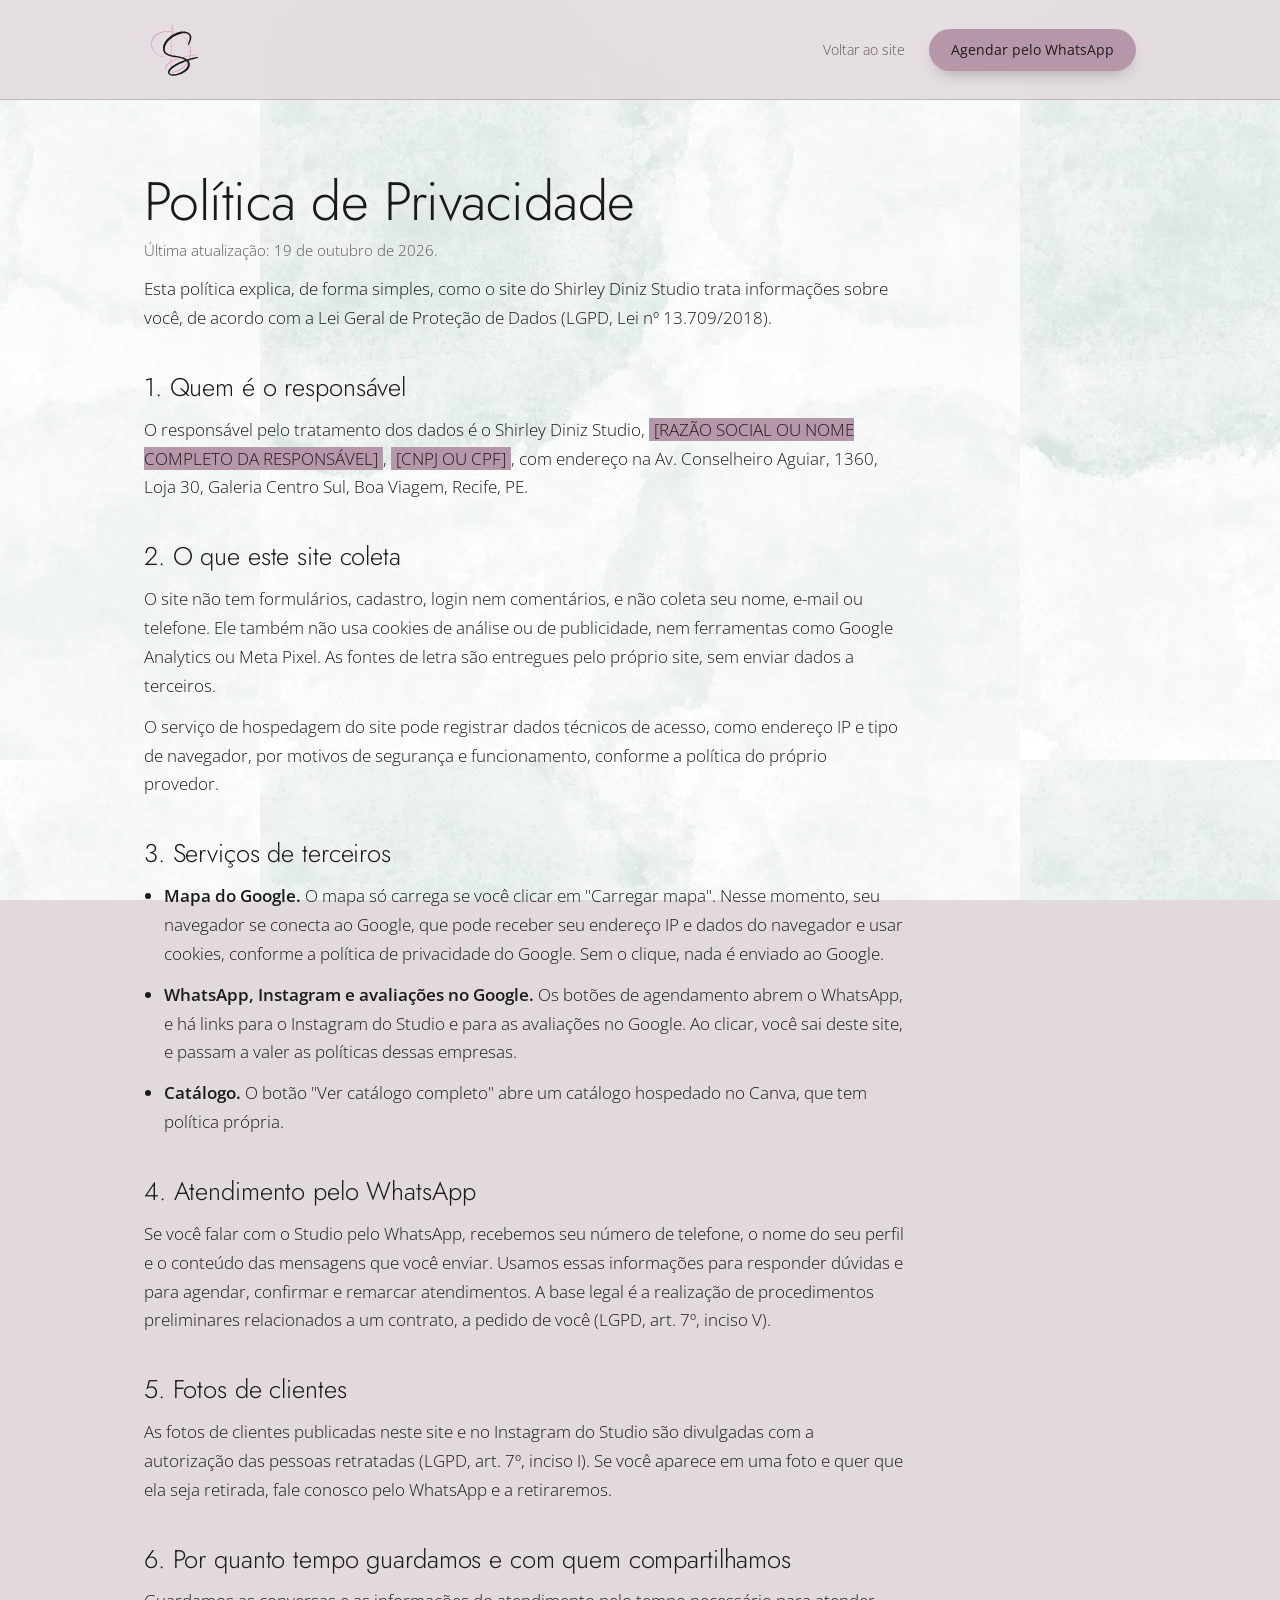
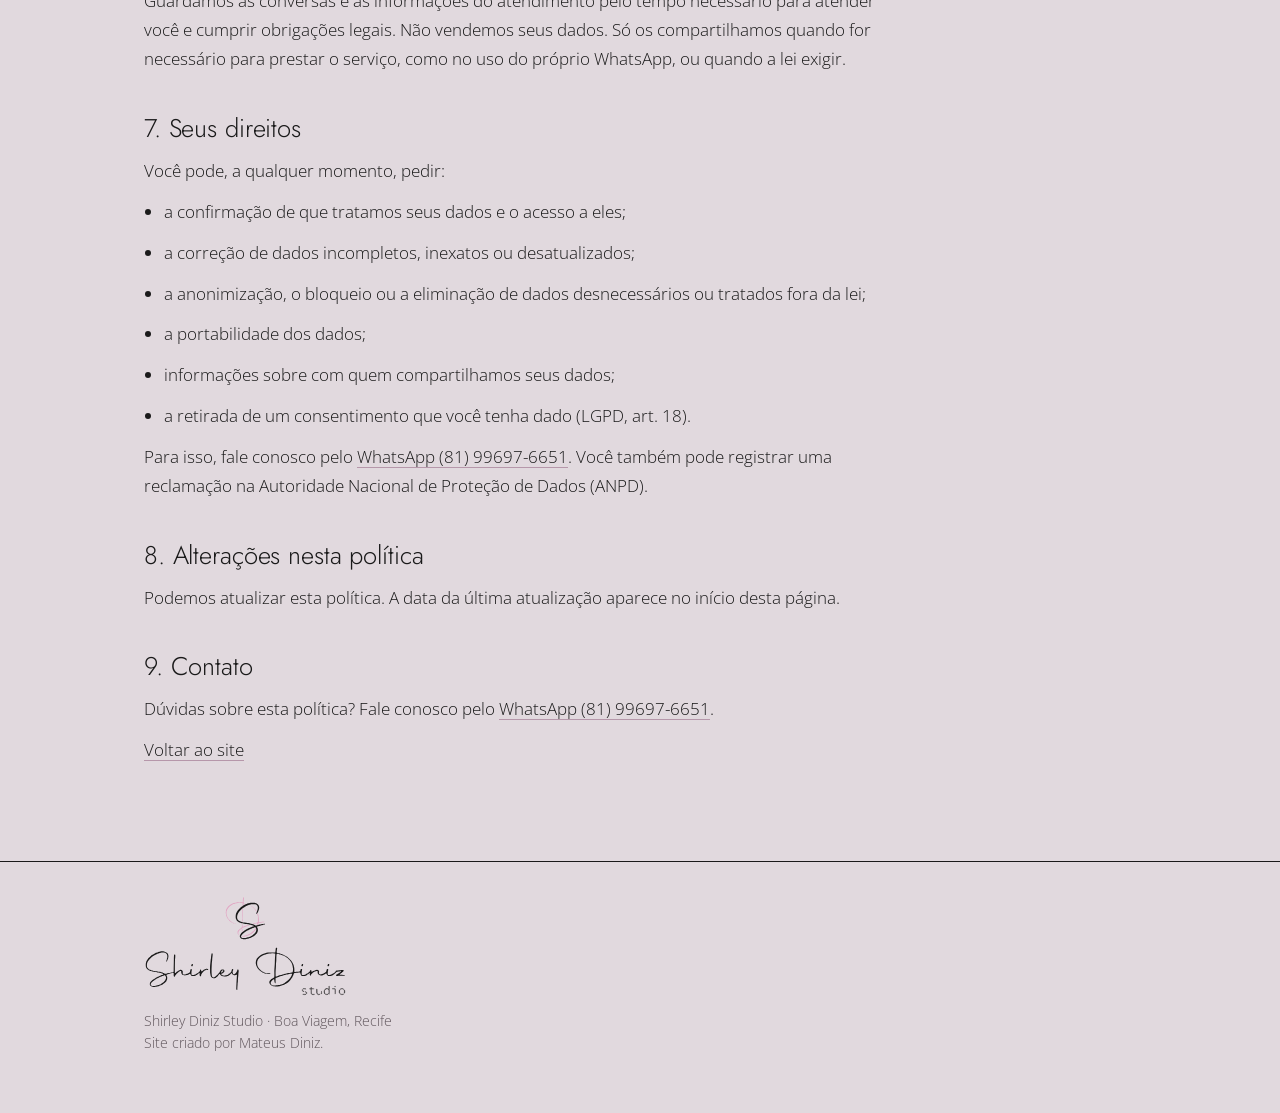
==== privacidade.html @ fb7e2ed0 "Adiciona politica de privacidade e FAQ, juntamente com seção de perguntas frequentes" ====
<!DOCTYPE html>
<html lang="pt-BR">
<head>
  <meta charset="utf-8">
  <meta name="color-scheme" content="light only">
  <meta name="viewport" content="width=device-width, initial-scale=1, viewport-fit=cover">
  <meta name="theme-color" content="#e1d9de">
  <link rel="icon" href="assets/icons/favicon.ico" sizes="48x48">
  <link rel="icon" type="image/svg+xml" href="assets/icons/monograma.svg">
  <link rel="icon" type="image/png" sizes="32x32" href="assets/icons/favicon-32.png">
  <link rel="apple-touch-icon" href="assets/icons/apple-touch-icon.png">
  <link rel="preload" href="assets/fonts/open-sans-latin-300-normal.woff2" as="font" type="font/woff2" crossorigin>
  <link rel="preload" href="assets/fonts/jost-latin-300-normal.woff2" as="font" type="font/woff2" crossorigin>
  <link rel="stylesheet" href="css/style.css">
  <title>Política de Privacidade | Shirley Diniz Studio</title>
  <meta name="description" content="Como o site do Shirley Diniz Studio trata dados pessoais, de acordo com a LGPD.">
  <link rel="canonical" href="https://SEU-DOMINIO.com.br/privacidade.html">
</head>
<body>
  <a class="skip-link" href="#inicio">Pular para o conteúdo</a>
  <div class="wrap">
    <header>
      <a class="brand-mark" href="index.html" aria-label="Shirley Diniz Studio — voltar ao início">
        <img src="assets/icons/monograma.svg" alt="Monograma Shirley Diniz Studio" width="115" height="121" decoding="async">
      </a>
      <nav aria-label="Principal">
        <a href="index.html">Voltar ao site</a>
      </nav>
      <a class="btn btn-pill" href="https://wa.me/5581996976651?text=Ol%C3%A1%21%20Gostaria%20de%20agendar%20um%20hor%C3%A1rio%20no%20Shirley%20Diniz%20Studio." target="_blank" rel="noopener noreferrer" aria-label="Agendar pelo WhatsApp (abre em nova aba)">Agendar<span class="btn-more">pelo WhatsApp</span></a>
    </header>
    <main id="inicio" tabindex="-1">
      <article class="policy">
        <h1 class="section-title">Política de Privacidade</h1>
        <p class="updated">Última atualização: 19 de outubro de 2026.</p>
        <p>Esta política explica, de forma simples, como o site do Shirley Diniz Studio trata informações sobre você, de acordo com a Lei Geral de Proteção de Dados (LGPD, Lei nº 13.709/2018).</p>

        <h2>1. Quem é o responsável</h2>
        <p>O responsável pelo tratamento dos dados é o Shirley Diniz Studio, <span class="fill">[RAZÃO SOCIAL OU NOME COMPLETO DA RESPONSÁVEL]</span>, <span class="fill">[CNPJ OU CPF]</span>, com endereço na Av. Conselheiro Aguiar, 1360, Loja 30, Galeria Centro Sul, Boa Viagem, Recife, PE.</p>

        <h2>2. O que este site coleta</h2>
        <p>O site não tem formulários, cadastro, login nem comentários, e não coleta seu nome, e-mail ou telefone. Ele também não usa cookies de análise ou de publicidade, nem ferramentas como Google Analytics ou Meta Pixel. As fontes de letra são entregues pelo próprio site, sem enviar dados a terceiros.</p>
        <p>O serviço de hospedagem do site pode registrar dados técnicos de acesso, como endereço IP e tipo de navegador, por motivos de segurança e funcionamento, conforme a política do próprio provedor.</p>

        <h2>3. Serviços de terceiros</h2>
        <ul>
          <li><strong>Mapa do Google.</strong> O mapa só carrega se você clicar em "Carregar mapa". Nesse momento, seu navegador se conecta ao Google, que pode receber seu endereço IP e dados do navegador e usar cookies, conforme a política de privacidade do Google. Sem o clique, nada é enviado ao Google.</li>
          <li><strong>WhatsApp, Instagram e avaliações no Google.</strong> Os botões de agendamento abrem o WhatsApp, e há links para o Instagram do Studio e para as avaliações no Google. Ao clicar, você sai deste site, e passam a valer as políticas dessas empresas.</li>
          <li><strong>Catálogo.</strong> O botão "Ver catálogo completo" abre um catálogo hospedado no Canva, que tem política própria.</li>
        </ul>

        <h2>4. Atendimento pelo WhatsApp</h2>
        <p>Se você falar com o Studio pelo WhatsApp, recebemos seu número de telefone, o nome do seu perfil e o conteúdo das mensagens que você enviar. Usamos essas informações para responder dúvidas e para agendar, confirmar e remarcar atendimentos. A base legal é a realização de procedimentos preliminares relacionados a um contrato, a pedido de você (LGPD, art. 7º, inciso V).</p>

        <h2>5. Fotos de clientes</h2>
        <p>As fotos de clientes publicadas neste site e no Instagram do Studio são divulgadas com a autorização das pessoas retratadas (LGPD, art. 7º, inciso I). Se você aparece em uma foto e quer que ela seja retirada, fale conosco pelo WhatsApp e a retiraremos.</p>

        <h2>6. Por quanto tempo guardamos e com quem compartilhamos</h2>
        <p>Guardamos as conversas e as informações do atendimento pelo tempo necessário para atender você e cumprir obrigações legais. Não vendemos seus dados. Só os compartilhamos quando for necessário para prestar o serviço, como no uso do próprio WhatsApp, ou quando a lei exigir.</p>

        <h2>7. Seus direitos</h2>
        <p>Você pode, a qualquer momento, pedir:</p>
        <ul>
          <li>a confirmação de que tratamos seus dados e o acesso a eles;</li>
          <li>a correção de dados incompletos, inexatos ou desatualizados;</li>
          <li>a anonimização, o bloqueio ou a eliminação de dados desnecessários ou tratados fora da lei;</li>
          <li>a portabilidade dos dados;</li>
          <li>informações sobre com quem compartilhamos seus dados;</li>
          <li>a retirada de um consentimento que você tenha dado (LGPD, art. 18).</li>
        </ul>
        <p>Para isso, fale conosco pelo <a href="https://wa.me/5581996976651" target="_blank" rel="noopener noreferrer">WhatsApp (81) 99697-6651<span class="visually-hidden"> (abre em nova aba)</span></a>. Você também pode registrar uma reclamação na Autoridade Nacional de Proteção de Dados (ANPD).</p>

        <h2>8. Alterações nesta política</h2>
        <p>Podemos atualizar esta política. A data da última atualização aparece no início desta página.</p>

        <h2>9. Contato</h2>
        <p>Dúvidas sobre esta política? Fale conosco pelo <a href="https://wa.me/5581996976651" target="_blank" rel="noopener noreferrer">WhatsApp (81) 99697-6651<span class="visually-hidden"> (abre em nova aba)</span></a>.</p>
        <p><a href="index.html">Voltar ao site</a></p>
      </article>
    </main>
  </div>

  <footer>
    <div class="wrap">
      <img class="footer-logo" src="assets/icons/logo-shirley-diniz-studio.svg" alt="Shirley Diniz Studio" width="548" height="271" loading="lazy" decoding="async">
      <p class="footer-meta">Shirley Diniz Studio · Boa Viagem, Recife</p>
      <p class="footer-meta">Site criado por Mateus Diniz.</p>
    </div>
  </footer>
</body>
</html>
---- css/style.css ----
/* ===== Fontes auto-hospedadas (OFL) ===== */
@font-face { font-family: "Open Sans"; font-style: normal; font-weight: 300; font-display: swap; src: url("../assets/fonts/open-sans-latin-300-normal.woff2") format("woff2"); unicode-range: U+0000-00FF,U+0131,U+0152-0153,U+02BB-02BC,U+02C6,U+02DA,U+02DC,U+0304,U+0308,U+0329,U+2000-206F,U+20AC,U+2122,U+2191,U+2193,U+2212,U+2215,U+FEFF,U+FFFD; }
@font-face { font-family: "Open Sans"; font-style: normal; font-weight: 300; font-display: swap; src: url("../assets/fonts/open-sans-latin-ext-300-normal.woff2") format("woff2"); unicode-range: U+0100-02BA,U+02BD-02C5,U+02C7-02CC,U+02CE-02D7,U+02DD-02FF,U+0304,U+0308,U+0329,U+1D00-1DBF,U+1E00-1E9F,U+1EF2-1EFF,U+2020,U+20A0-20AB,U+20AD-20C0,U+2113,U+2C60-2C7F,U+A720-A7FF; }
@font-face { font-family: "Open Sans"; font-style: normal; font-weight: 400; font-display: swap; src: url("../assets/fonts/open-sans-latin-400-normal.woff2") format("woff2"); unicode-range: U+0000-00FF,U+0131,U+0152-0153,U+02BB-02BC,U+02C6,U+02DA,U+02DC,U+0304,U+0308,U+0329,U+2000-206F,U+20AC,U+2122,U+2191,U+2193,U+2212,U+2215,U+FEFF,U+FFFD; }
@font-face { font-family: "Open Sans"; font-style: normal; font-weight: 400; font-display: swap; src: url("../assets/fonts/open-sans-latin-ext-400-normal.woff2") format("woff2"); unicode-range: U+0100-02BA,U+02BD-02C5,U+02C7-02CC,U+02CE-02D7,U+02DD-02FF,U+0304,U+0308,U+0329,U+1D00-1DBF,U+1E00-1E9F,U+1EF2-1EFF,U+2020,U+20A0-20AB,U+20AD-20C0,U+2113,U+2C60-2C7F,U+A720-A7FF; }
@font-face { font-family: "Open Sans"; font-style: normal; font-weight: 600; font-display: swap; src: url("../assets/fonts/open-sans-latin-600-normal.woff2") format("woff2"); unicode-range: U+0000-00FF,U+0131,U+0152-0153,U+02BB-02BC,U+02C6,U+02DA,U+02DC,U+0304,U+0308,U+0329,U+2000-206F,U+20AC,U+2122,U+2191,U+2193,U+2212,U+2215,U+FEFF,U+FFFD; }
@font-face { font-family: "Open Sans"; font-style: normal; font-weight: 600; font-display: swap; src: url("../assets/fonts/open-sans-latin-ext-600-normal.woff2") format("woff2"); unicode-range: U+0100-02BA,U+02BD-02C5,U+02C7-02CC,U+02CE-02D7,U+02DD-02FF,U+0304,U+0308,U+0329,U+1D00-1DBF,U+1E00-1E9F,U+1EF2-1EFF,U+2020,U+20A0-20AB,U+20AD-20C0,U+2113,U+2C60-2C7F,U+A720-A7FF; }
@font-face { font-family: "Jost"; font-style: normal; font-weight: 300; font-display: swap; src: url("../assets/fonts/jost-latin-300-normal.woff2") format("woff2"); unicode-range: U+0000-00FF,U+0131,U+0152-0153,U+02BB-02BC,U+02C6,U+02DA,U+02DC,U+0304,U+0308,U+0329,U+2000-206F,U+20AC,U+2122,U+2191,U+2193,U+2212,U+2215,U+FEFF,U+FFFD; }
@font-face { font-family: "Jost"; font-style: normal; font-weight: 300; font-display: swap; src: url("../assets/fonts/jost-latin-ext-300-normal.woff2") format("woff2"); unicode-range: U+0100-02BA,U+02BD-02C5,U+02C7-02CC,U+02CE-02D7,U+02DD-02FF,U+0304,U+0308,U+0329,U+1D00-1DBF,U+1E00-1E9F,U+1EF2-1EFF,U+2020,U+20A0-20AB,U+20AD-20C0,U+2113,U+2C60-2C7F,U+A720-A7FF; }
@font-face { font-family: "Jost"; font-style: normal; font-weight: 400; font-display: swap; src: url("../assets/fonts/jost-latin-400-normal.woff2") format("woff2"); unicode-range: U+0000-00FF,U+0131,U+0152-0153,U+02BB-02BC,U+02C6,U+02DA,U+02DC,U+0304,U+0308,U+0329,U+2000-206F,U+20AC,U+2122,U+2191,U+2193,U+2212,U+2215,U+FEFF,U+FFFD; }
@font-face { font-family: "Jost"; font-style: normal; font-weight: 400; font-display: swap; src: url("../assets/fonts/jost-latin-ext-400-normal.woff2") format("woff2"); unicode-range: U+0100-02BA,U+02BD-02C5,U+02C7-02CC,U+02CE-02D7,U+02DD-02FF,U+0304,U+0308,U+0329,U+1D00-1DBF,U+1E00-1E9F,U+1EF2-1EFF,U+2020,U+20A0-20AB,U+20AD-20C0,U+2113,U+2C60-2C7F,U+A720-A7FF; }
@font-face { font-family: "Cormorant Garamond"; font-style: italic; font-weight: 400; font-display: swap; src: url("../assets/fonts/cormorant-garamond-latin-400-italic.woff2") format("woff2"); unicode-range: U+0000-00FF,U+0131,U+0152-0153,U+02BB-02BC,U+02C6,U+02DA,U+02DC,U+0304,U+0308,U+0329,U+2000-206F,U+20AC,U+2122,U+2191,U+2193,U+2212,U+2215,U+FEFF,U+FFFD; }
@font-face { font-family: "Cormorant Garamond"; font-style: italic; font-weight: 400; font-display: swap; src: url("../assets/fonts/cormorant-garamond-latin-ext-400-italic.woff2") format("woff2"); unicode-range: U+0100-02BA,U+02BD-02C5,U+02C7-02CC,U+02CE-02D7,U+02DD-02FF,U+0304,U+0308,U+0329,U+1D00-1DBF,U+1E00-1E9F,U+1EF2-1EFF,U+2020,U+20A0-20AB,U+20AD-20C0,U+2113,U+2C60-2C7F,U+A720-A7FF; }
@font-face { font-family: "Cormorant Garamond"; font-style: italic; font-weight: 500; font-display: swap; src: url("../assets/fonts/cormorant-garamond-latin-500-italic.woff2") format("woff2"); unicode-range: U+0000-00FF,U+0131,U+0152-0153,U+02BB-02BC,U+02C6,U+02DA,U+02DC,U+0304,U+0308,U+0329,U+2000-206F,U+20AC,U+2122,U+2191,U+2193,U+2212,U+2215,U+FEFF,U+FFFD; }
@font-face { font-family: "Cormorant Garamond"; font-style: italic; font-weight: 500; font-display: swap; src: url("../assets/fonts/cormorant-garamond-latin-ext-500-italic.woff2") format("woff2"); unicode-range: U+0100-02BA,U+02BD-02C5,U+02C7-02CC,U+02CE-02D7,U+02DD-02FF,U+0304,U+0308,U+0329,U+1D00-1DBF,U+1E00-1E9F,U+1EF2-1EFF,U+2020,U+20A0-20AB,U+20AD-20C0,U+2113,U+2C60-2C7F,U+A720-A7FF; }

:root {
  color-scheme: light;
  --bg: #e1d9de;
  --panel: #ece5e9;
  --ink: #1a1a1a;
  --muted: #5f555b;
  --bar: #b697aa;
  --bar-ink: #1f1a1d;
  --line: #1a1a1a;
  --tex: url(../assets/images/textura-fundo.webp);
}

*, *::before, *::after { box-sizing: border-box; }
html { scroll-behavior: smooth; scroll-padding-top: 20px; }
body {
  min-width: 320px;
  margin: 0;
  background-color: var(--bg);
  background-image: var(--tex);
  background-position: center top;
  background-size: 760px auto;
  background-attachment: fixed;
  color: var(--ink);
  font: 300 1.0625rem/1.6 "Open Sans", system-ui, sans-serif;
  overflow-x: hidden;
}
img { max-width: 100%; }
a { color: inherit; }
a:focus-visible, button:focus-visible { outline: 2px solid var(--ink); outline-offset: 4px; }

.wrap { width: min(1040px, 100%); margin: 0 auto; padding: 0 24px; }

header {
  display: flex;
  align-items: center;
  justify-content: space-between;
  gap: 24px;
  padding: 18px 0;
  border-bottom: 1px solid rgba(26,26,26,.18);
}
.brand-mark { display: inline-flex; align-items: center; text-decoration: none; padding: 5px; }
.brand-mark img { width: auto; height: 54px; display: block; }

nav { display: flex; flex-wrap: wrap; justify-content: flex-end; gap: 10px 24px; font-size: 0.875rem; }
nav a { text-decoration: none; color: var(--muted); }
nav a:hover { color: var(--ink); }

.hero {
  display: grid;
  grid-template-columns: minmax(0, 1fr) 360px;
  gap: 48px;
  align-items: center;
  padding: 54px 0 76px;
}
.hero-copy { display: flex; flex-direction: column; align-items: flex-start; gap: 20px; }
.hero-logo { width: min(100%, 460px); height: auto; display: block; }
.hero-tag {
  max-width: 24ch;
  margin: 0;
  font: italic 500 clamp(1.5rem, 3vw, 1.9375rem)/1.28 "Cormorant Garamond", serif;
}
.hero-tag strong { font-weight: 500; letter-spacing: .02em; }
.hero-intro { max-width: 48ch; margin: 0; color: var(--muted); font-size: 0.9375rem; }

.btns { display: flex; flex-wrap: wrap; gap: 12px; }
.btn {
  min-height: 48px;
  display: inline-flex;
  align-items: center;
  justify-content: center;
  padding: 12px 22px;
  background: var(--bar);
  color: var(--bar-ink);
  text-decoration: none;
  font-weight: 400;
  transition: transform .18s ease, background-color .18s ease;
}
.btn:hover { transform: translateY(-1px); background: #aa899d; }
.btn.alt { background: transparent; border: 1px solid var(--bar); color: var(--ink); }
.btn.alt:hover { background: rgba(182,151,170,.17); }


main { display: block; }
section { padding: 68px 0; border-top: 1px solid var(--line); }
.section-title {
  margin: 0 0 8px;
  font: 300 clamp(2.25rem, 5vw, 3.375rem)/1.05 "Open Sans", system-ui, sans-serif;
  letter-spacing: -.02em;
}
.sub { max-width: 60ch; margin: 0 0 34px; color: var(--muted); }

.quotes { display: grid; grid-template-columns: repeat(3, minmax(0, 1fr)); gap: 18px; }
blockquote {
  min-height: 190px;
  display: flex;
  flex-direction: column;
  justify-content: space-between;
  margin: 0;
  padding: 24px;
  background: var(--panel);
  font: italic 500 1.375rem/1.4 "Cormorant Garamond", serif;
}
blockquote cite { display: block; margin-top: 18px; color: var(--muted); font: 300 0.8125rem/1.4 "Open Sans", sans-serif; font-style: normal; }

.visit { display: grid; grid-template-columns: minmax(0, 1fr) minmax(0, 1fr); gap: 44px; align-items: stretch; }
.info { margin: 0; }
.info-block + .info-block { margin-top: 18px; }
.info dt { margin-bottom: 3px; font-weight: 600; }
.info dd { margin: 0; color: var(--muted); }
.info-cta { margin: 26px 0 0; }
.map {
  min-height: 300px;
  display: flex;
  flex-direction: column;
  align-items: center;
  justify-content: center;
  gap: 6px;
  padding: 24px;
  background: var(--panel);
  border: 1px dashed var(--bar);
  text-align: center;
  color: var(--muted);
}
.map strong { color: var(--ink); font-size: 0.9375rem; font-weight: 600; }
.map small { font-size: 0.8125rem; }

footer { padding: 34px 0 58px; border-top: 1px solid var(--line); color: var(--muted); font-size: 0.875rem; }
.footer-logo { width: auto; height: 100px; display: block; margin-bottom: 14px; }
.footer-meta { margin: 0; }

.fab {
  position: fixed;
  right: 20px;
  bottom: calc(20px + env(safe-area-inset-bottom, 0px));
  z-index: 20;
  min-height: 48px;
  display: inline-flex;
  align-items: center;
  justify-content: center;
  padding: 12px 20px;
  background: var(--bar);
  color: var(--bar-ink);
  text-decoration: none;
  box-shadow: 0 6px 18px rgba(0,0,0,.18);
}

@media (max-width: 900px) {
  .hero { grid-template-columns: minmax(0, 1fr) 290px; gap: 34px; }
  .visit { gap: 30px; }
}

@media (max-width: 760px) {
  .wrap { padding: 0 18px; }
  .hero { grid-template-columns: 1fr; gap: 32px; padding: 40px 0 56px; }
  .hero-logo { width: min(100%, 420px); }
  .hero-tag { max-width: 26ch; }
  .hero-intro { max-width: 56ch; }
  section { padding: 54px 0; }
  .quotes, .visit { grid-template-columns: 1fr; }
  .quotes { gap: 14px; }
  blockquote { min-height: 160px; }
  .map { min-height: 220px; }
  .btns { width: 100%; }
  .btns .btn { flex: 1 1 100%; }
  .fab { right: 14px; bottom: calc(14px + env(safe-area-inset-bottom, 0px)); padding-inline: 18px; }
}

@media (max-width: 460px) {
  body { font-size: 1rem; }
  .brand-mark img { height: 48px; }
  .hero-tag { font-size: 1.5rem; }
  .footer-logo { height: 88px; }
}

@media (prefers-reduced-motion: reduce) {
  html { scroll-behavior: auto; }
  .btn { transition: none; }
}


.ig-layout { display: grid; grid-template-columns: minmax(0, 1.25fr) minmax(0, 1fr); gap: 44px; align-items: start; }
.ig-carousel { width: 100%; }
.ig-text p { margin: 0 0 18px; }
.ig-text p:last-child { margin-bottom: 0; }
@media (max-width: 760px) { .ig-layout { grid-template-columns: 1fr; gap: 28px; } }
.ig-viewport { position: relative; overflow: hidden; aspect-ratio: 4 / 5; background: var(--panel); }
.ig-track { display: flex; height: 100%; transition: transform .5s ease; }
.ig-slide { flex: 0 0 100%; height: 100%; }
.ig-slide img { width: 100%; height: 100%; object-fit: cover; display: block; }
.ig-dots { position: absolute; left: 0; right: 0; bottom: 6px; display: flex; justify-content: center; }
.ig-dot { width: 24px; height: 24px; padding: 0; border: 0; background: transparent; display: inline-flex; align-items: center; justify-content: center; cursor: pointer; }
.ig-dot::before { content: ""; width: 8px; height: 8px; border-radius: 50%; background: rgba(255,255,255,.5); box-shadow: 0 0 4px rgba(0,0,0,.35); transition: background-color .2s ease, transform .2s ease; }
.ig-dot.is-active::before { background: #fff; transform: scale(1.25); }
.ig-dot:focus-visible, .ig-pause:focus-visible { outline: 2px solid var(--ink); outline-offset: -2px; box-shadow: inset 0 0 0 2px #fff; }
.ig-cta { margin-top: 20px; display: flex; justify-content: center; }
@media (max-width: 760px) { .ig-cta .btn { width: 100%; } }
@media (prefers-reduced-motion: reduce) { .ig-track, .ig-dot::before { transition: none; } }

.svc-cta { margin-top: 52px; display: flex; justify-content: center; }
@media (max-width: 760px) {
  .svc-cta .btn { width: 100%; }
}

.svc-sub { max-width: none; }
@media (min-width: 1200px) { .svc-sub { white-space: nowrap; font-size: min(1.0625rem, calc(0.58vw + 0.3125rem)); } }


blockquote p { margin: 0; }

/* ===== Retoques v14: movimento e requinte (sem alterar cores, textos ou fotos) ===== */
html { scroll-padding-top: 20px; }
section { border-top: 0; background: linear-gradient(90deg, transparent, rgba(26,26,26,.45) 15%, rgba(26,26,26,.45) 85%, transparent) top / 100% 1px no-repeat; }
@media (min-width: 761px) {
  html { scroll-padding-top: 96px; }
  section { padding: 84px 0; }
  header { position: sticky; top: 0; z-index: 30; isolation: isolate; }
  header::before { content: ""; position: absolute; z-index: -1; top: 0; bottom: 0; left: 50%; width: 100vw; transform: translateX(-50%);
    background: color-mix(in srgb, var(--bg) 86%, transparent); -webkit-backdrop-filter: blur(10px); backdrop-filter: blur(10px);
    border-bottom: 1px solid rgba(26,26,26,.18); }
  header { border-bottom-color: transparent; }
}
nav a { position: relative; padding: 4px 0; transition: color .2s ease; }
nav a::after { content: ""; position: absolute; left: 0; right: 0; bottom: 0; height: 1px; background: currentColor; transform: scaleX(0); transform-origin: left; transition: transform .3s ease; }
nav a:hover::after, nav a[aria-current="true"]::after { transform: scaleX(1); }
nav a[aria-current="true"] { color: var(--ink); }


blockquote { transition: transform .3s ease, box-shadow .3s ease; }
blockquote:hover { transform: translateY(-4px); box-shadow: 0 12px 26px rgba(26,26,26,.09); }

.rv { opacity: 0; translate: 0 22px; }
.rv.in { opacity: 1; translate: 0 0; }
.rv { transition: opacity .8s ease, translate .8s ease, transform .3s ease, box-shadow .3s ease; }
.rv:not(.done) { transition-delay: var(--d, 0s); }
.svc-cat.rv .svc-icon * { stroke-dasharray: 1; stroke-dashoffset: 1; transition: stroke-dashoffset 1.4s ease .25s; }
.svc-cat.rv.in .svc-icon * { stroke-dashoffset: 0; }
.svc-cat.rv.done .svc-icon * { stroke-dasharray: none; }

.fab-auto { transition: opacity .35s ease, translate .35s ease, visibility .35s, transform .2s ease; }
.fab-auto:not(.show) { opacity: 0; visibility: hidden; translate: 0 14px; }
.fab-auto.show { animation: fabpulse 6s ease-in-out 2s infinite; }
@keyframes fabpulse {
  0%, 82%, 100% { box-shadow: 0 6px 18px rgba(0,0,0,.18), 0 0 0 0 rgba(182,151,170,.55); }
  92% { box-shadow: 0 6px 18px rgba(0,0,0,.18), 0 0 0 14px rgba(182,151,170,0); }
}
@media (prefers-reduced-motion: reduce) {
  .rv, .rv:not(.done) { opacity: 1; translate: none; transition: none; }
  .svc-cat.rv .svc-icon * { stroke-dasharray: none; stroke-dashoffset: 0; transition: none; }
  .fab-auto.show { animation: none; }
}
.section-title { font-family: "Jost", "Open Sans", system-ui, sans-serif; letter-spacing: -.01em; }

/* ===== v15: padronização ===== */
.ig-text h3 { margin: 0 0 18px; font: 300 clamp(1.375rem, 2.4vw, 1.75rem)/1.25 "Jost", "Open Sans", system-ui, sans-serif; letter-spacing: -.005em; }
.svc-sub { max-width: 62ch; }
@media (min-width: 1200px) { .svc-sub { white-space: normal; font-size: inherit; } }
blockquote:hover { transform: none; box-shadow: none; }
.ig-viewport { touch-action: pan-y; }
.plain { text-decoration: underline; text-decoration-color: var(--bar); text-underline-offset: 4px; }
.map { padding: 0; border: 0; display: block; background: transparent; }
.map iframe { display: block; width: 100%; height: 100%; min-height: 300px; border: 0; }
@media (max-width: 760px) { .map iframe { min-height: 260px; } }

/* ===== v16 ===== */
blockquote cite a { text-decoration: underline; text-decoration-color: var(--bar); text-underline-offset: 3px; transition: color .2s ease; }
blockquote cite a:hover { color: var(--ink); }

/* ===== v17: início com a dona do Studio ===== */
.hero-owner { margin: 0; width: 100%; max-width: 360px; justify-self: end; }
.hero-owner img { display: block; width: 100%; height: auto; aspect-ratio: 4 / 5; object-fit: cover; object-position: center 30%; outline: 1px solid var(--bar); outline-offset: 12px; }
.hero-owner figcaption { margin-top: 30px; padding-left: 14px; border-left: 2px solid var(--bar); }
.owner-name { margin: 0; font: 300 clamp(1.375rem, 2.2vw, 1.625rem)/1.2 "Jost", "Open Sans", system-ui, sans-serif; letter-spacing: -.005em; }
.owner-role { margin: 6px 0 0; color: var(--muted); font-size: 0.875rem; }
.owner-note { margin: 10px 0 0; color: var(--muted); font-size: 0.875rem; max-width: 32ch; }
@media (max-width: 760px) { .hero-owner { justify-self: start; max-width: 320px; margin-left: 12px; } }

/* ===== v18: serviços por categoria ===== */
.svc-cats { display: grid; grid-template-columns: repeat(3, minmax(0, 1fr)); gap: 18px; }
.svc-cat { display: flex; flex-direction: column; padding: 28px 26px 12px; background: var(--panel); }
.svc-cat-title { margin: 0 0 18px; font: 300 clamp(1.5rem, 2.4vw, 1.875rem)/1.15 "Jost", "Open Sans", system-ui, sans-serif; letter-spacing: -.005em; }
.svc-list { flex: 1; display: grid; grid-auto-rows: 1fr; margin: 0; padding: 0; list-style: none; }
.svc-item { display: flex; border-top: 1px solid rgba(26,26,26,.16); }
.svc-link { flex: 1; display: flex; align-items: center; gap: 18px; padding: 14px 0; color: inherit; text-decoration: none; }
.svc-link::after { content: "→"; margin-left: auto; color: var(--muted); transition: transform .25s ease, color .25s ease; }
.svc-link:hover::after, .svc-link:focus-visible::after { transform: translateX(4px); color: var(--ink); }
.svc-link:hover .svc-name { text-decoration: underline; text-decoration-color: var(--bar); text-underline-offset: 5px; }
.svc-link:focus-visible { outline: 2px solid var(--ink); outline-offset: 4px; }
@media (prefers-reduced-motion: reduce) { .svc-link::after { transition: none; } }
.svc-icon { flex: none; display: block; width: 46px; height: 46px; color: var(--ink); }
.svc-name { margin: 0; color: var(--ink); font: 600 0.875rem/1.35 "Open Sans", system-ui, sans-serif; letter-spacing: .08em; }
.svc-cta { flex-wrap: wrap; gap: 12px; }
@media (max-width: 900px) { .svc-cats { grid-template-columns: 1fr; } .svc-list { grid-auto-rows: auto; } }

/* ===== v19: Nosso espaço em carrossel grande com texto ao lado ===== */
.space-layout { grid-template-columns: minmax(0, 2fr) minmax(0, 1fr); gap: 40px; align-items: center; }
.space-layout .ig-viewport { aspect-ratio: 1 / 1; min-height: 420px; max-height: min(760px, calc(100vh - 140px)); }
@media (max-width: 760px) { .space-layout { grid-template-columns: 1fr; gap: 28px; } .space-layout .ig-viewport { aspect-ratio: 4 / 5; min-height: 0; max-height: none; } }

/* ===== v20: profundidade no início (elementos soltos, sem caixas) ===== */
.hero-logo { filter: drop-shadow(0 6px 9px rgba(26,26,26,.22)) drop-shadow(0 1px 2px rgba(26,26,26,.16)); }
.hero-tag { text-shadow: 0 3px 10px rgba(26,26,26,.18); }
.hero-intro, .owner-name, .owner-role, .owner-note { text-shadow: 0 2px 7px rgba(26,26,26,.14); }
.hero-owner img { box-shadow: 0 26px 48px -14px rgba(26,26,26,.42), 0 8px 16px rgba(26,26,26,.16); }
.hero .btn { box-shadow: 0 12px 22px -8px rgba(26,26,26,.36), 0 3px 8px rgba(26,26,26,.14); transition: transform .2s ease, box-shadow .2s ease, background-color .2s ease; }
.hero .btn:hover { box-shadow: 0 16px 26px -8px rgba(26,26,26,.40), 0 4px 10px rgba(26,26,26,.16); }
@media (prefers-reduced-motion: reduce) { body { background-attachment: scroll; } }

/* ===== Botão de agendar no menu ===== */
header nav { margin-left: auto; }
.btn-pill { gap: .3em; min-height: 42px; padding: 8px 22px; border-radius: 999px; font-size: 0.875rem; white-space: nowrap; box-shadow: 0 8px 16px -8px rgba(26,26,26,.35); }
@media (max-width: 1000px) { header nav { gap: 8px 16px; font-size: 0.8125rem; } .btn-more { display: none; } }
@media (max-width: 760px) {
  header { flex-wrap: wrap; gap: 12px 20px; }
  .btn-pill { margin-left: auto; }
  header nav { order: 3; width: 100%; margin-left: 0; justify-content: flex-start; gap: 8px 18px; }
}

/* ===== Acessibilidade, carrossel e mapa ===== */
.visually-hidden { position: absolute; width: 1px; height: 1px; margin: -1px; padding: 0; overflow: hidden; clip: rect(0 0 0 0); clip-path: inset(50%); white-space: nowrap; border: 0; }
.skip-link { position: absolute; left: 12px; top: -64px; z-index: 100; padding: 10px 16px; background: var(--ink); color: var(--bg); text-decoration: none; }
.skip-link:focus { top: 12px; outline: 2px solid var(--bg); outline-offset: 2px; }
main:focus { outline: none; }
.ig-pause { width: 24px; height: 24px; margin-left: 6px; padding: 0; border: 0; background: transparent; display: inline-flex; align-items: center; justify-content: center; cursor: pointer; }
.ig-pause::before { content: ""; box-sizing: border-box; width: 10px; height: 10px; border-left: 3px solid #fff; border-right: 3px solid #fff; filter: drop-shadow(0 0 3px rgba(0,0,0,.5)); }
.ig-pause[aria-pressed="true"]::before { width: 0; height: 0; border-right: 0; border-left: 9px solid #fff; border-top: 5px solid transparent; border-bottom: 5px solid transparent; }
.ig-pause[hidden] { display: none; }
.map { min-height: 300px; display: flex; }
.map-placeholder { flex: 1; display: flex; flex-direction: column; align-items: center; justify-content: center; gap: 16px; padding: 24px; background: var(--panel); text-align: center; }
.map-link { color: var(--ink); font-size: 0.9375rem; text-decoration: underline; text-decoration-color: var(--bar); text-underline-offset: 4px; }
.map iframe { flex: 1; width: 100%; min-height: 300px; border: 0; }
@media (max-width: 760px) { .map { min-height: 260px; } .map iframe { min-height: 260px; } }
@media (pointer: coarse) {
  header nav a { display: inline-flex; align-items: center; min-width: 44px; min-height: 44px; }
  .ig-dot, .ig-pause { width: 44px; height: 44px; }
  .btn-pill { min-height: 44px; }
}

/* Enquadramento (object-position) de cada foto de "Nosso espaço", na ordem do carrossel */
#espaco .ig-slide:nth-child(1) img { object-position: 50% 48%; }
#espaco .ig-slide:nth-child(2) img { object-position: 50% 64%; }
#espaco .ig-slide:nth-child(3) img { object-position: 50% 62%; }
#espaco .ig-slide:nth-child(4) img { object-position: 50% 30%; }
#espaco .ig-slide:nth-child(5) img { object-position: 50% 45%; }
#espaco .ig-slide:nth-child(6) img { object-position: 50% 38%; }

/* ===== FAQ e política de privacidade ===== */
.faq { max-width: 820px; padding: 6px 26px; background: var(--panel); }
.faq-item { border-top: 1px solid rgba(26,26,26,.16); }
.faq-item:first-child { border-top: 0; }
.faq-item summary { display: flex; align-items: center; justify-content: space-between; gap: 16px; min-height: 44px; padding: 16px 0; cursor: pointer; list-style: none; font-size: 0.9375rem; font-weight: 600; line-height: 1.4; }
.faq-item summary::-webkit-details-marker { display: none; }
.faq-item summary::after { content: "+"; flex: none; color: var(--muted); font-size: 1.5rem; font-weight: 300; line-height: 1; transition: transform .25s ease; }
.faq-item[open] summary::after { transform: rotate(45deg); }
.faq-item p { margin: 0 0 18px; max-width: 62ch; color: var(--muted); }
@media (prefers-reduced-motion: reduce) { .faq-item summary::after { transition: none; } }
.policy { max-width: 760px; padding: 72px 0 84px; }
.policy h2 { margin: 40px 0 12px; font: 300 clamp(1.375rem, 2vw, 1.625rem)/1.2 "Jost", "Open Sans", system-ui, sans-serif; letter-spacing: -.005em; }
.policy p, .policy li { margin: 0 0 12px; line-height: 1.7; }
.policy ul { margin: 0 0 12px; padding-left: 1.2em; }
.policy a { text-decoration: underline; text-decoration-color: var(--bar); text-underline-offset: 4px; }
.policy .updated { color: var(--muted); font-size: 0.9375rem; }
.policy .fill { padding: 0 .3em; background: var(--bar); color: var(--bar-ink); }
.footer-meta a { text-decoration: underline; text-decoration-color: var(--bar); text-underline-offset: 3px; }
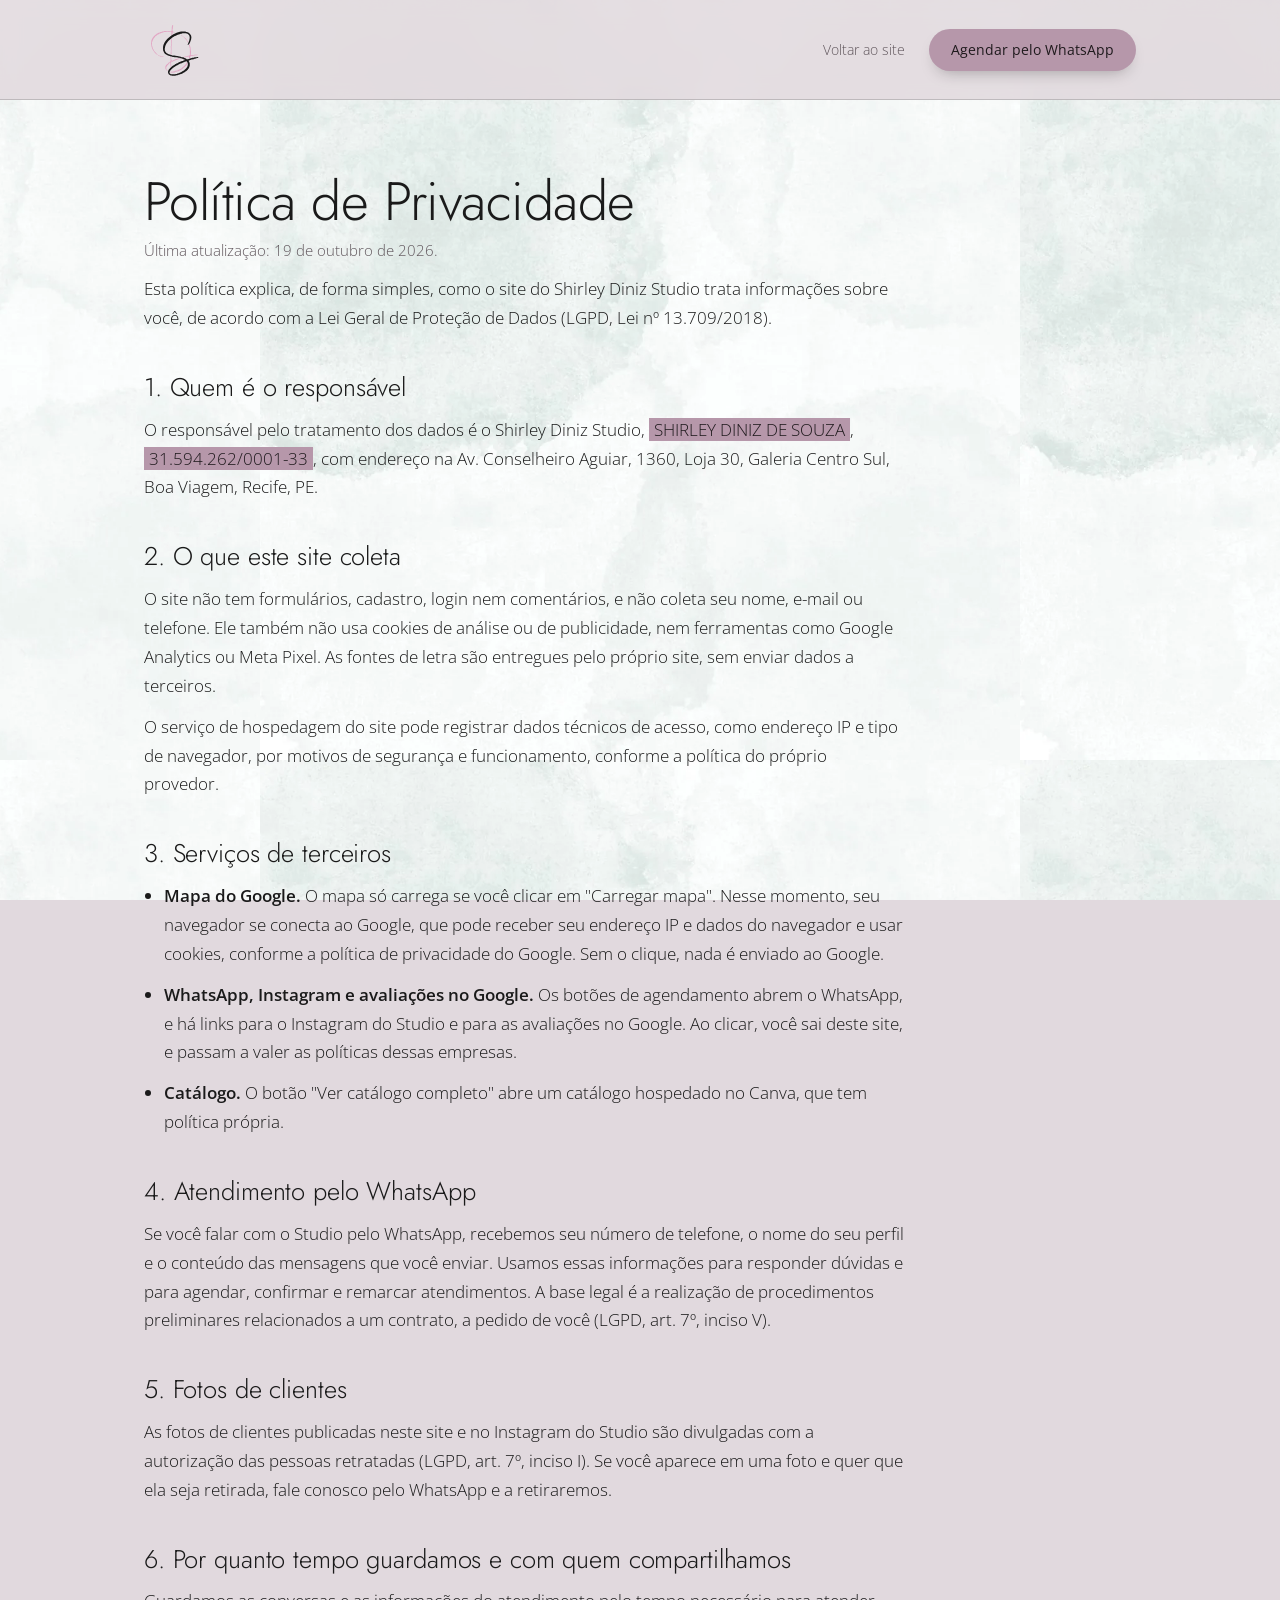
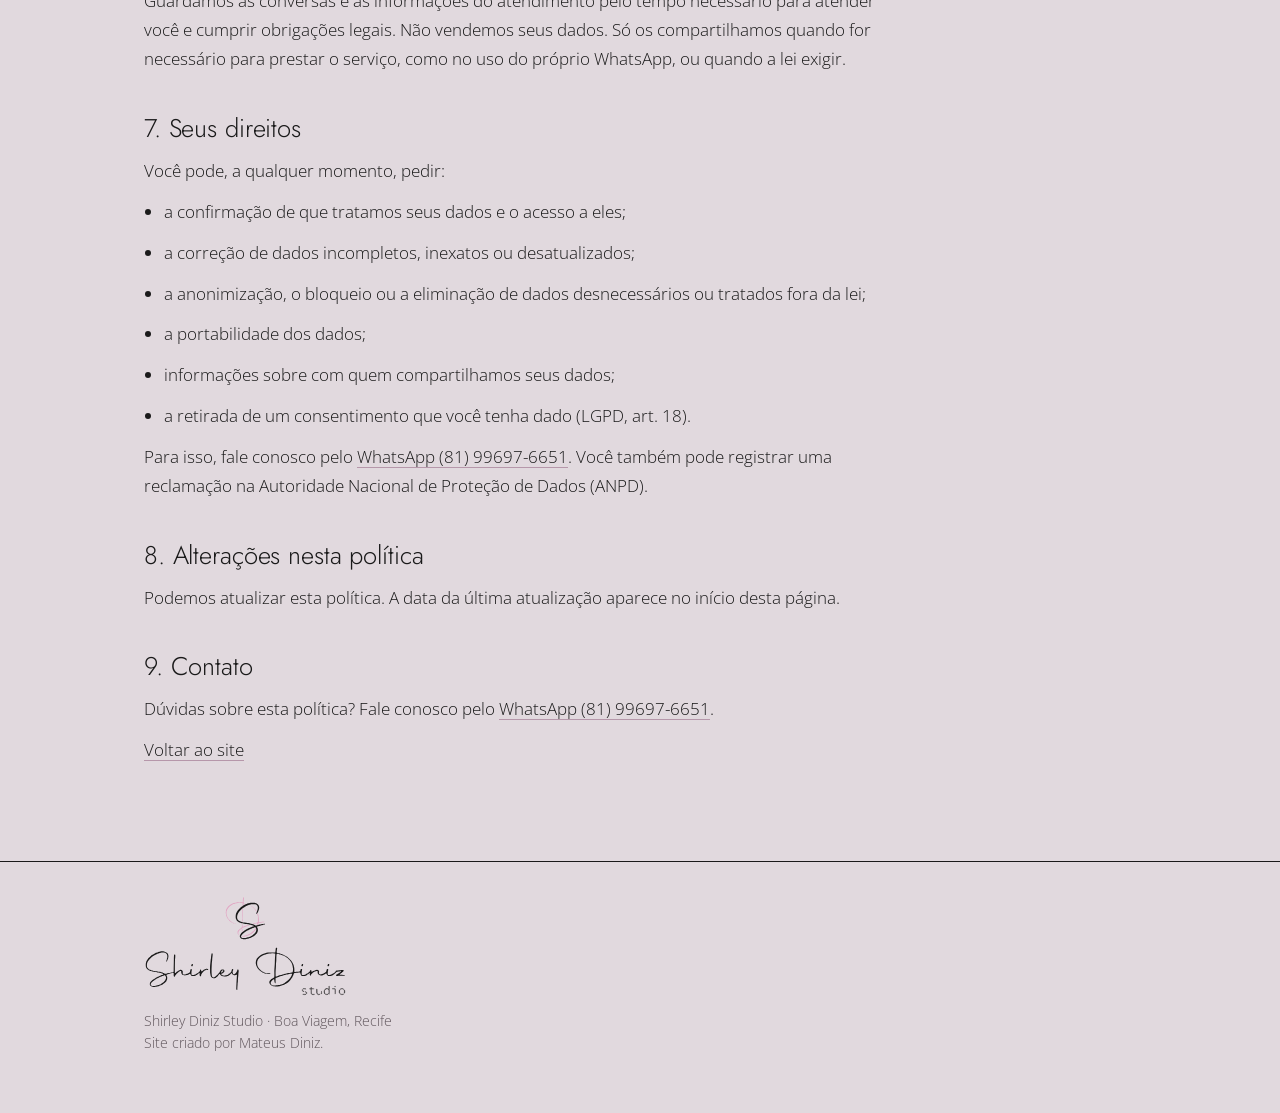
==== commit 9eeafe10: "Edita privacidade.html" ====
--- a/privacidade.html
+++ b/privacidade.html
@@ -35,7 +35,7 @@
         <p>Esta política explica, de forma simples, como o site do Shirley Diniz Studio trata informações sobre você, de acordo com a Lei Geral de Proteção de Dados (LGPD, Lei nº 13.709/2018).</p>
 
         <h2>1. Quem é o responsável</h2>
-        <p>O responsável pelo tratamento dos dados é o Shirley Diniz Studio, <span class="fill">[RAZÃO SOCIAL OU NOME COMPLETO DA RESPONSÁVEL]</span>, <span class="fill">[CNPJ OU CPF]</span>, com endereço na Av. Conselheiro Aguiar, 1360, Loja 30, Galeria Centro Sul, Boa Viagem, Recife, PE.</p>
+        <p>O responsável pelo tratamento dos dados é o Shirley Diniz Studio, <span class="fill">SHIRLEY DINIZ DE SOUZA</span>, <span class="fill">31.594.262/0001-33</span>, com endereço na Av. Conselheiro Aguiar, 1360, Loja 30, Galeria Centro Sul, Boa Viagem, Recife, PE.</p>
 
         <h2>2. O que este site coleta</h2>
         <p>O site não tem formulários, cadastro, login nem comentários, e não coleta seu nome, e-mail ou telefone. Ele também não usa cookies de análise ou de publicidade, nem ferramentas como Google Analytics ou Meta Pixel. As fontes de letra são entregues pelo próprio site, sem enviar dados a terceiros.</p>
--- a/css/style.css
+++ b/css/style.css
@@ -105,17 +105,7 @@
 }
 .sub { max-width: 60ch; margin: 0 0 34px; color: var(--muted); }
 
-.quotes { display: grid; grid-template-columns: repeat(3, minmax(0, 1fr)); gap: 18px; }
-blockquote {
-  min-height: 190px;
-  display: flex;
-  flex-direction: column;
-  justify-content: space-between;
-  margin: 0;
-  padding: 24px;
-  background: var(--panel);
-  font: italic 500 1.375rem/1.4 "Cormorant Garamond", serif;
-}
+blockquote { margin: 0; padding: 0; font: italic 500 1.3125rem/1.45 "Cormorant Garamond", serif; }
 blockquote cite { display: block; margin-top: 18px; color: var(--muted); font: 300 0.8125rem/1.4 "Open Sans", sans-serif; font-style: normal; }
 
 .visit { display: grid; grid-template-columns: minmax(0, 1fr) minmax(0, 1fr); gap: 44px; align-items: stretch; }
@@ -172,9 +162,7 @@
   .hero-tag { max-width: 26ch; }
   .hero-intro { max-width: 56ch; }
   section { padding: 54px 0; }
-  .quotes, .visit { grid-template-columns: 1fr; }
-  .quotes { gap: 14px; }
-  blockquote { min-height: 160px; }
+  .visit { grid-template-columns: 1fr; }
   .map { min-height: 220px; }
   .btns { width: 100%; }
   .btns .btn { flex: 1 1 100%; }
@@ -208,7 +196,6 @@
 .ig-dot::before { content: ""; width: 8px; height: 8px; border-radius: 50%; background: rgba(255,255,255,.5); box-shadow: 0 0 4px rgba(0,0,0,.35); transition: background-color .2s ease, transform .2s ease; }
 .ig-dot.is-active::before { background: #fff; transform: scale(1.25); }
 .ig-dot:focus-visible, .ig-pause:focus-visible { outline: 2px solid var(--ink); outline-offset: -2px; box-shadow: inset 0 0 0 2px #fff; }
-.ig-cta { margin-top: 20px; display: flex; justify-content: center; }
 @media (max-width: 760px) { .ig-cta .btn { width: 100%; } }
 @media (prefers-reduced-motion: reduce) { .ig-track, .ig-dot::before { transition: none; } }
 
@@ -241,8 +228,6 @@
 nav a[aria-current="true"] { color: var(--ink); }
 
 
-blockquote { transition: transform .3s ease, box-shadow .3s ease; }
-blockquote:hover { transform: translateY(-4px); box-shadow: 0 12px 26px rgba(26,26,26,.09); }
 
 .rv { opacity: 0; translate: 0 22px; }
 .rv.in { opacity: 1; translate: 0 0; }
@@ -270,7 +255,6 @@
 .ig-text h3 { margin: 0 0 18px; font: 300 clamp(1.375rem, 2.4vw, 1.75rem)/1.25 "Jost", "Open Sans", system-ui, sans-serif; letter-spacing: -.005em; }
 .svc-sub { max-width: 62ch; }
 @media (min-width: 1200px) { .svc-sub { white-space: normal; font-size: inherit; } }
-blockquote:hover { transform: none; box-shadow: none; }
 .ig-viewport { touch-action: pan-y; }
 .plain { text-decoration: underline; text-decoration-color: var(--bar); text-underline-offset: 4px; }
 .map { padding: 0; border: 0; display: block; background: transparent; }
@@ -309,7 +293,7 @@
 
 /* ===== v19: Nosso espaço em carrossel grande com texto ao lado ===== */
 .space-layout { grid-template-columns: minmax(0, 2fr) minmax(0, 1fr); gap: 40px; align-items: center; }
-.space-layout .ig-viewport { aspect-ratio: 1 / 1; min-height: 420px; max-height: min(760px, calc(100vh - 140px)); }
+.space-layout .ig-viewport { aspect-ratio: 5 / 4; min-height: 420px; max-height: min(760px, calc(100vh - 140px)); border-radius: 28px; overflow: hidden; }
 @media (max-width: 760px) { .space-layout { grid-template-columns: 1fr; gap: 28px; } .space-layout .ig-viewport { aspect-ratio: 4 / 5; min-height: 0; max-height: none; } }
 
 /* ===== v20: profundidade no início (elementos soltos, sem caixas) ===== */
@@ -352,12 +336,12 @@
 }
 
 /* Enquadramento (object-position) de cada foto de "Nosso espaço", na ordem do carrossel */
-#espaco .ig-slide:nth-child(1) img { object-position: 50% 48%; }
-#espaco .ig-slide:nth-child(2) img { object-position: 50% 64%; }
-#espaco .ig-slide:nth-child(3) img { object-position: 50% 62%; }
-#espaco .ig-slide:nth-child(4) img { object-position: 50% 30%; }
-#espaco .ig-slide:nth-child(5) img { object-position: 50% 45%; }
-#espaco .ig-slide:nth-child(6) img { object-position: 50% 38%; }
+#espaco .ig-slide:nth-child(1) img { object-position: 50% 20%; }
+#espaco .ig-slide:nth-child(2) img { object-position: 50% 45%; }
+#espaco .ig-slide:nth-child(3) img { object-position: 50% 80%; }
+#espaco .ig-slide:nth-child(4) img { object-position: 50% 60%; }
+#espaco .ig-slide:nth-child(5) img { object-position: 50% 30%; }
+#espaco .ig-slide:nth-child(6) img { object-position: 50% 33%; }
 
 /* ===== FAQ e política de privacidade ===== */
 .faq { max-width: 820px; padding: 6px 26px; background: var(--panel); }
@@ -376,4 +360,24 @@
 .policy a { text-decoration: underline; text-decoration-color: var(--bar); text-underline-offset: 4px; }
 .policy .updated { color: var(--muted); font-size: 0.9375rem; }
 .policy .fill { padding: 0 .3em; background: var(--bar); color: var(--bar-ink); }
-.footer-meta a { text-decoration: underline; text-decoration-color: var(--bar); text-underline-offset: 3px; }+.footer-meta a { text-decoration: underline; text-decoration-color: var(--bar); text-underline-offset: 3px; }
+
+/* ===== Nosso trabalho + serviços numa seção só ===== */
+.work-gallery { position: relative; left: 50%; transform: translateX(-50%); display: grid; grid-template-columns: repeat(6, minmax(0, 1fr)); gap: 12px; width: min(1360px, calc(100vw - 48px)); margin: 0; padding: 0; list-style: none; }
+.work-gallery li { aspect-ratio: 3 / 4; overflow: hidden; border-radius: 18px; background: var(--panel); }
+.work-gallery img { display: block; width: 100%; height: 100%; object-fit: cover; }
+.work-cta, .svc-cta { display: flex; justify-content: center; }
+.work-cta { margin: 30px 0 56px; }
+@media (max-width: 1180px) { .work-gallery { left: auto; transform: none; width: min(880px, 100%); margin-inline: auto; grid-template-columns: repeat(3, minmax(0, 1fr)); gap: 10px; } .work-gallery li { border-radius: 14px; } }
+@media (max-width: 560px) { .work-gallery { grid-template-columns: repeat(2, minmax(0, 1fr)); } }
+@media (max-width: 760px) { .space-layout .ig-viewport { border-radius: 22px; } .work-cta .btn { width: 100%; } }
+
+/* ===== Shirley Diniz e avaliações ===== */
+.about-grid { display: grid; grid-template-columns: minmax(0, 1.1fr) minmax(0, 1fr); gap: 64px; align-items: start; }
+.reviews { margin: 0; padding: 0; list-style: none; }
+.review { padding: 24px 0; border-top: 1px solid rgba(26,26,26,.16); }
+.review:first-child { padding-top: 8px; border-top: 0; }
+.review blockquote cite { margin-top: 12px; }
+.shirley-col { position: sticky; top: 108px; }
+.shirley-col .ig-viewport { aspect-ratio: 4 / 5; border-radius: 28px; overflow: hidden; }
+@media (max-width: 900px) { .about-grid { grid-template-columns: 1fr; gap: 40px; } .shirley-col { position: static; order: -1; } .shirley-col .ig-viewport { border-radius: 22px; } }
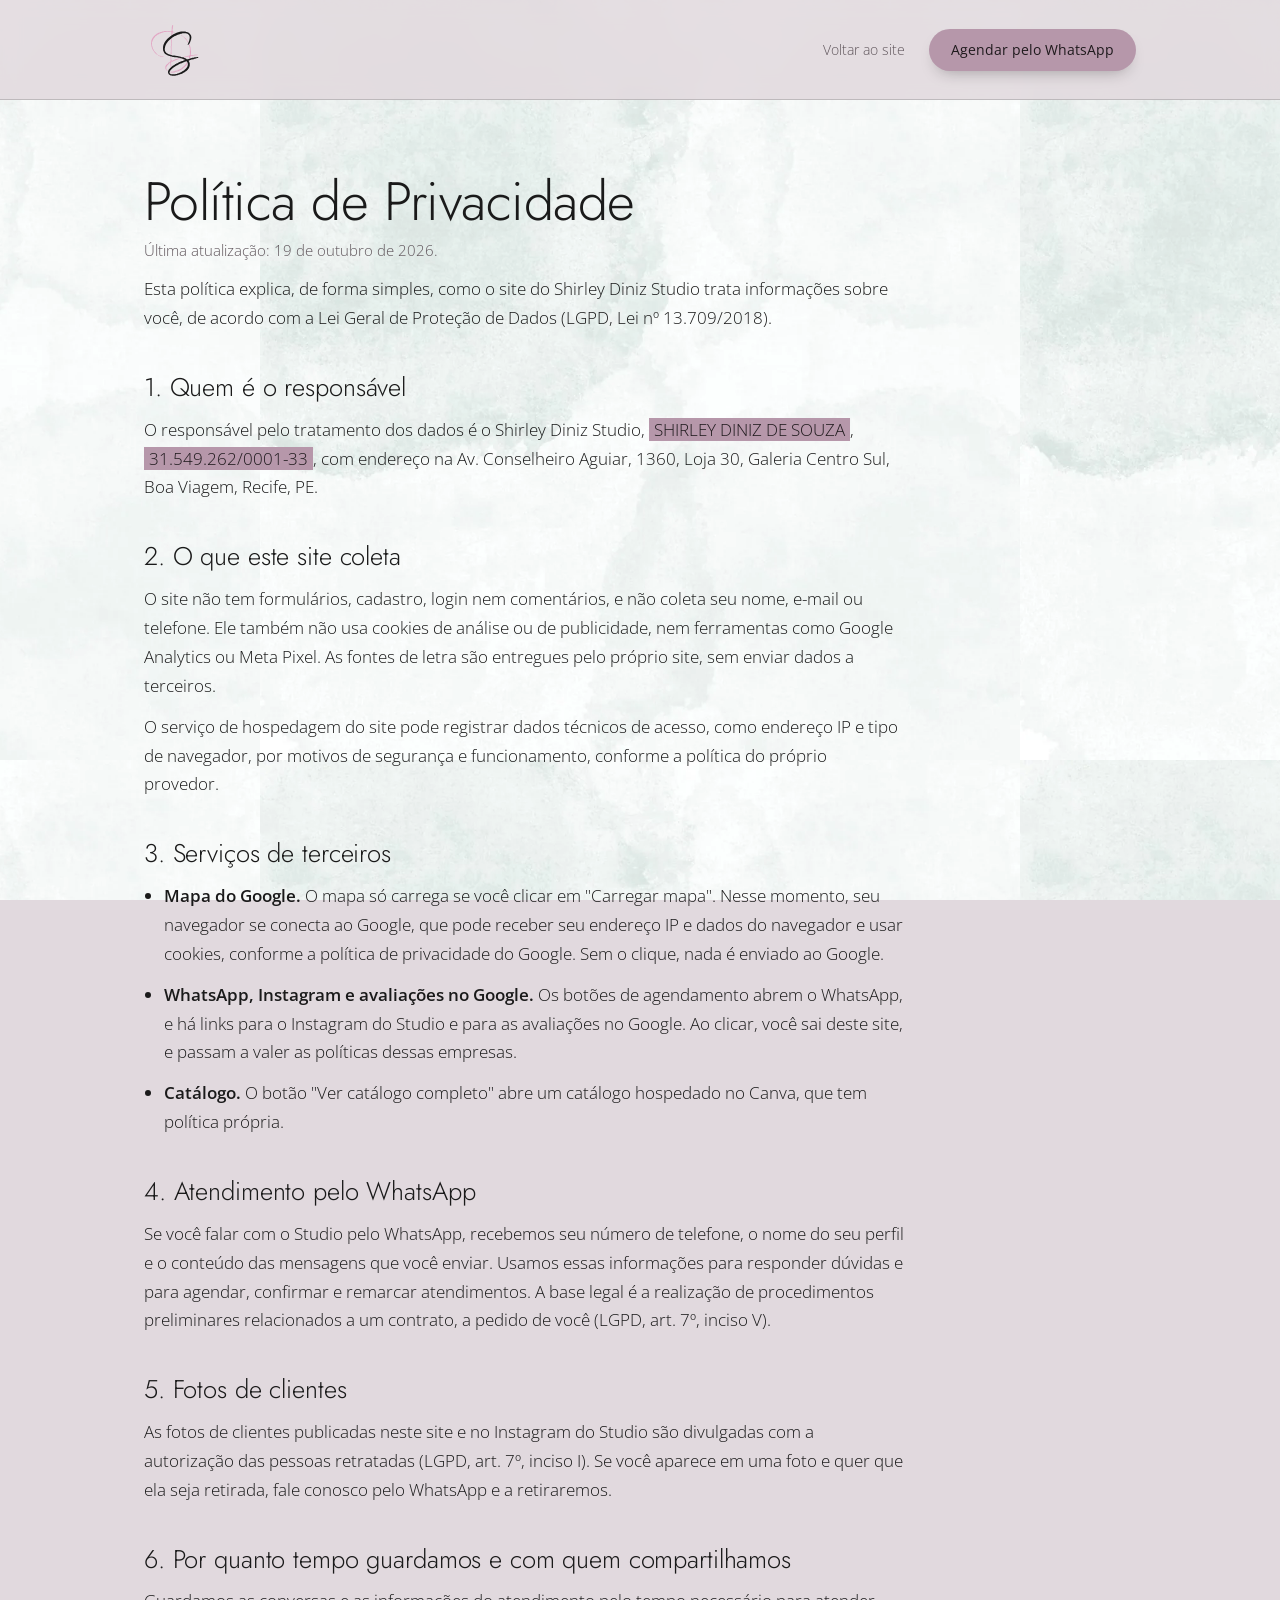
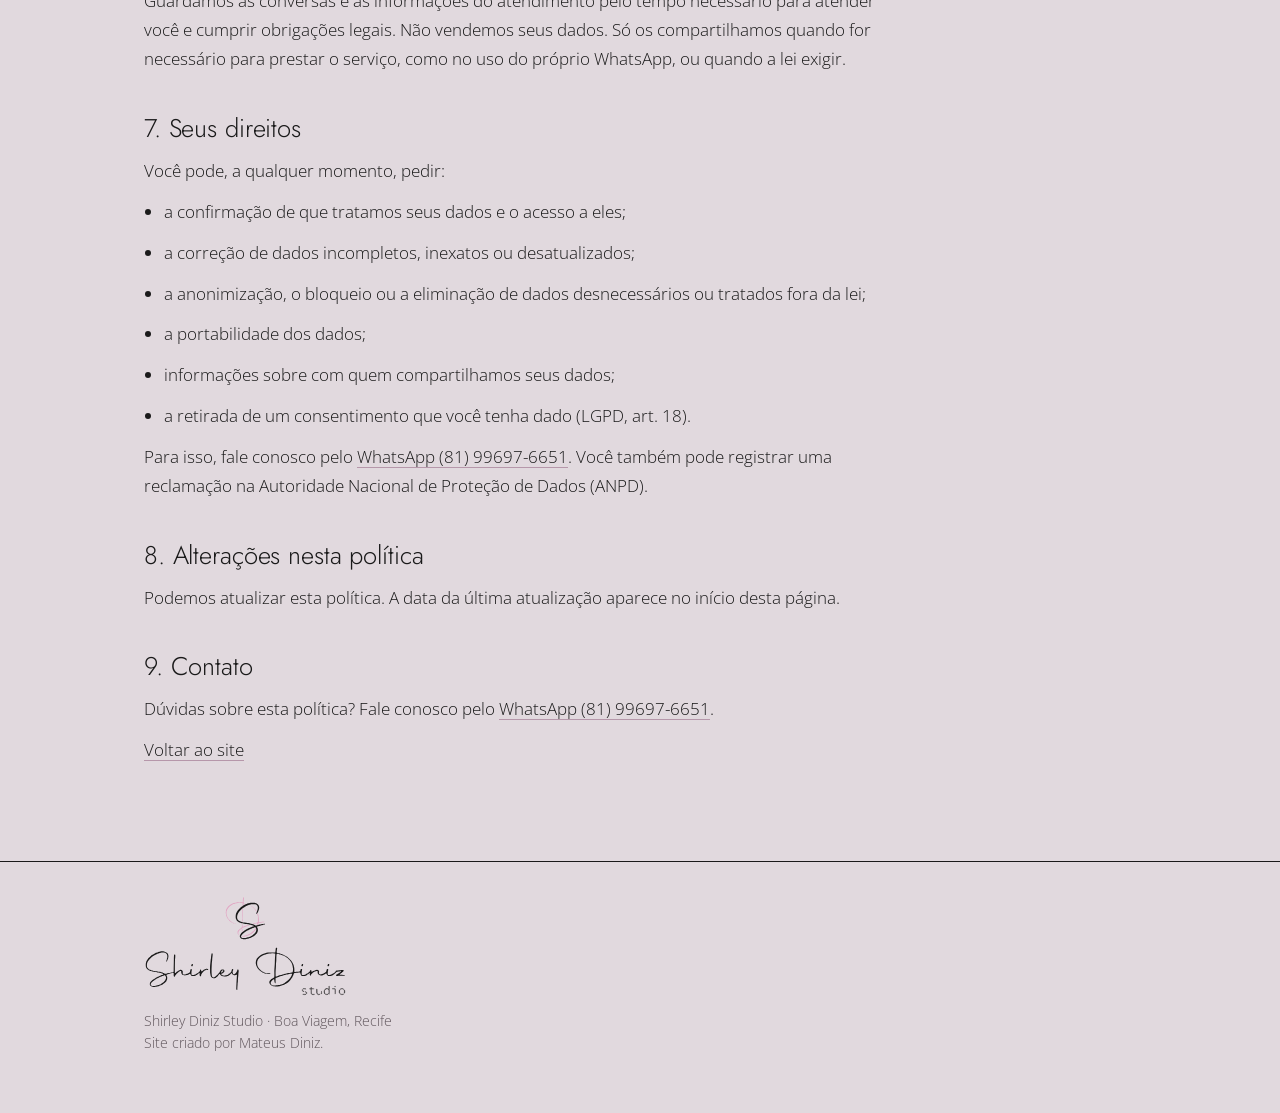
==== commit b2341224: "Corrige privacidade e conclui algumas pendências no README" ====
--- a/privacidade.html
+++ b/privacidade.html
@@ -35,7 +35,7 @@
         <p>Esta política explica, de forma simples, como o site do Shirley Diniz Studio trata informações sobre você, de acordo com a Lei Geral de Proteção de Dados (LGPD, Lei nº 13.709/2018).</p>
 
         <h2>1. Quem é o responsável</h2>
-        <p>O responsável pelo tratamento dos dados é o Shirley Diniz Studio, <span class="fill">SHIRLEY DINIZ DE SOUZA</span>, <span class="fill">31.594.262/0001-33</span>, com endereço na Av. Conselheiro Aguiar, 1360, Loja 30, Galeria Centro Sul, Boa Viagem, Recife, PE.</p>
+        <p>O responsável pelo tratamento dos dados é o Shirley Diniz Studio, <span class="fill">SHIRLEY DINIZ DE SOUZA</span>, <span class="fill">31.549.262/0001-33</span>, com endereço na Av. Conselheiro Aguiar, 1360, Loja 30, Galeria Centro Sul, Boa Viagem, Recife, PE.</p>
 
         <h2>2. O que este site coleta</h2>
         <p>O site não tem formulários, cadastro, login nem comentários, e não coleta seu nome, e-mail ou telefone. Ele também não usa cookies de análise ou de publicidade, nem ferramentas como Google Analytics ou Meta Pixel. As fontes de letra são entregues pelo próprio site, sem enviar dados a terceiros.</p>
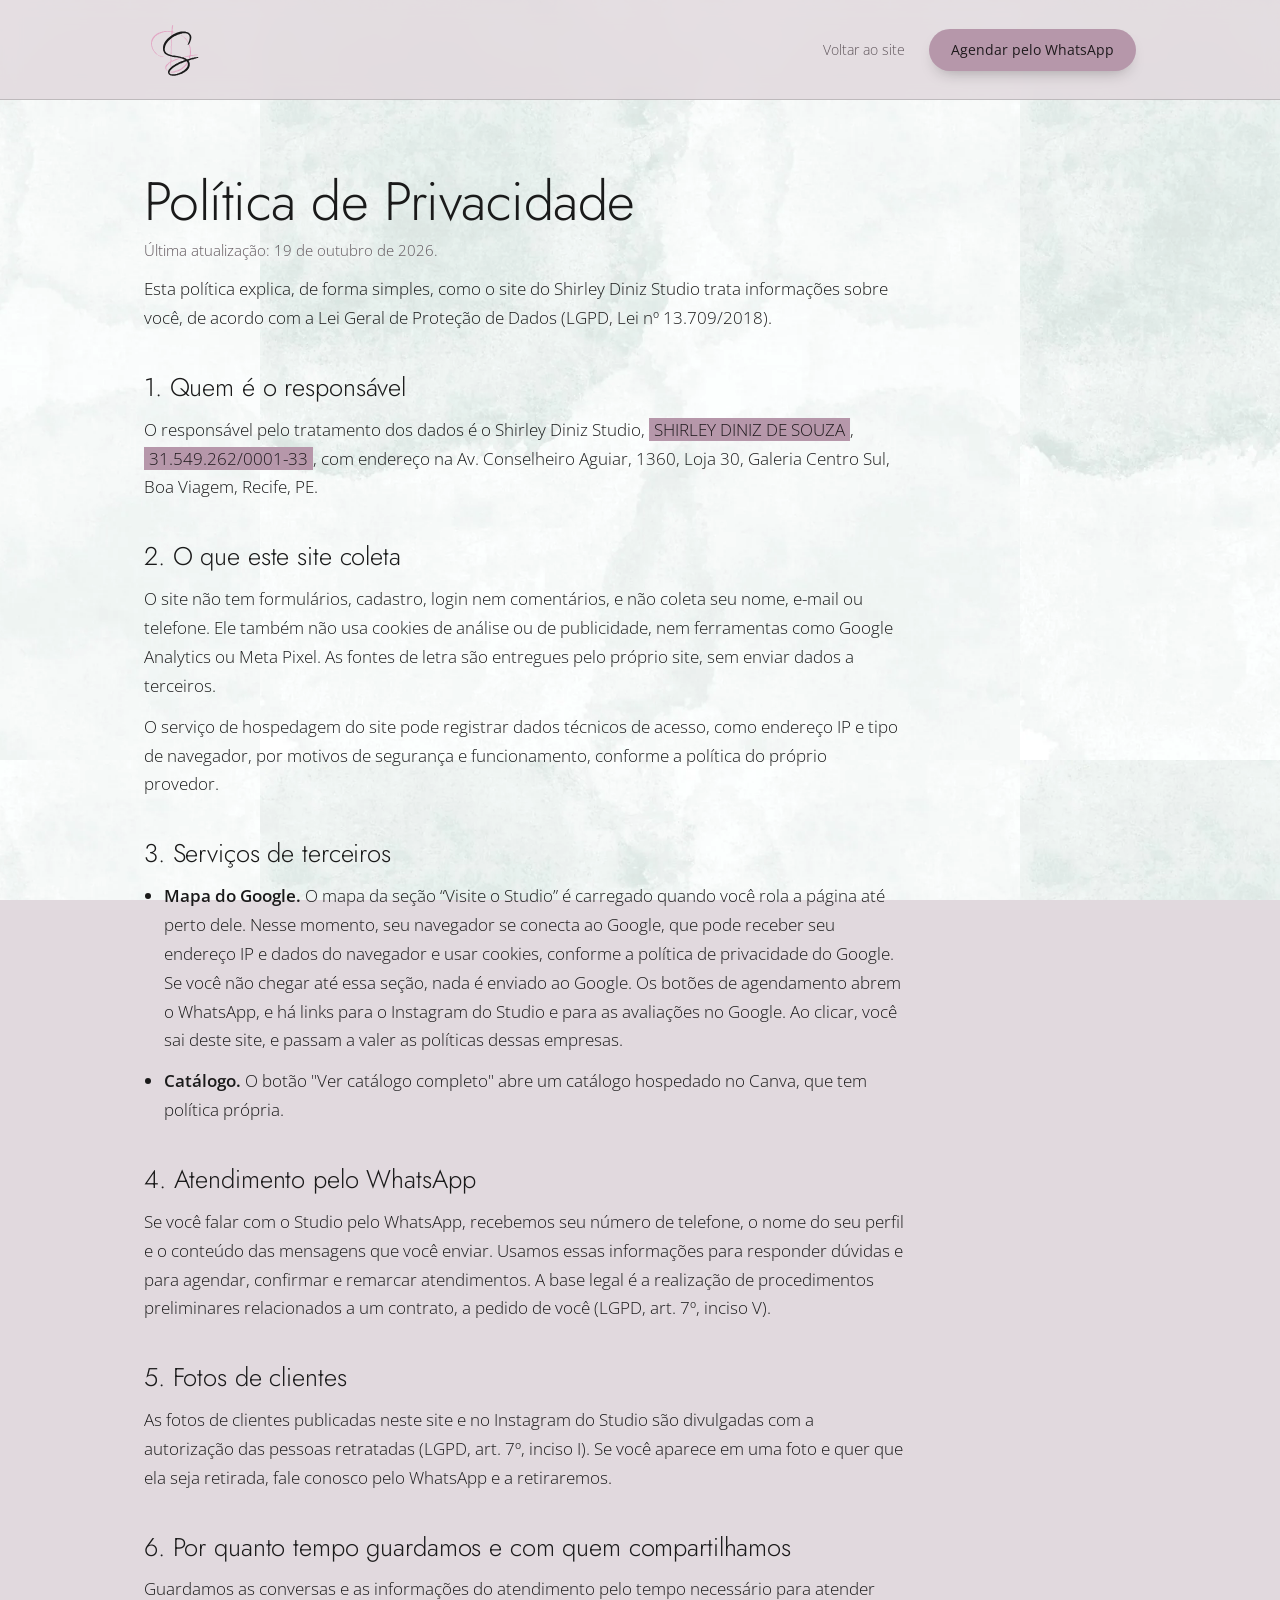
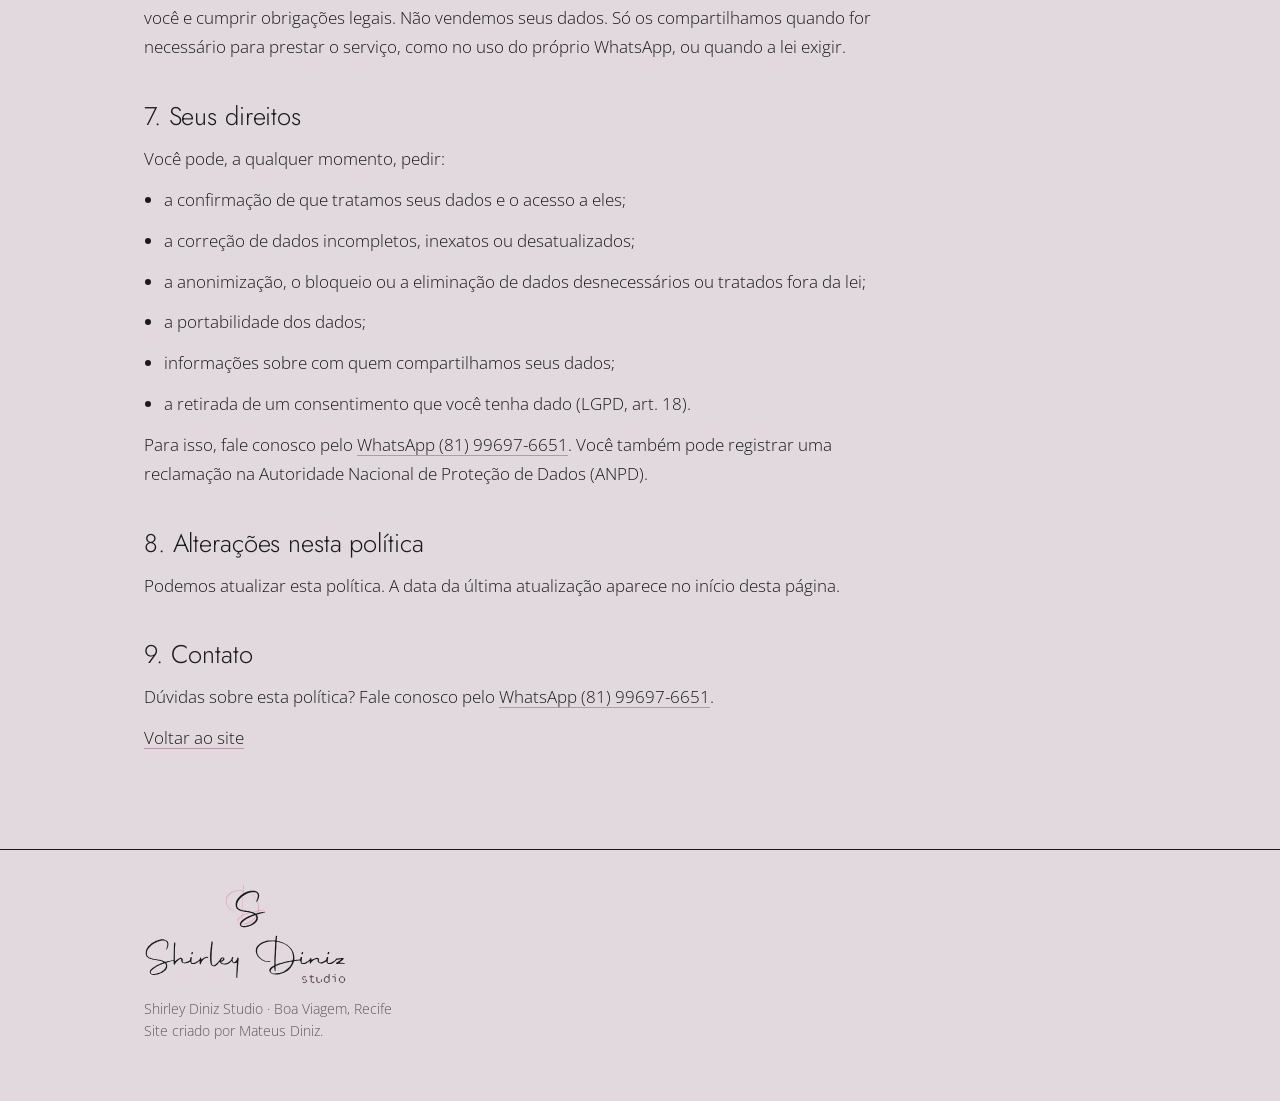
==== commit f8881111: "alterações relacionadas ao mapa" ====
--- a/privacidade.html
+++ b/privacidade.html
@@ -43,8 +43,7 @@
 
         <h2>3. Serviços de terceiros</h2>
         <ul>
-          <li><strong>Mapa do Google.</strong> O mapa só carrega se você clicar em "Carregar mapa". Nesse momento, seu navegador se conecta ao Google, que pode receber seu endereço IP e dados do navegador e usar cookies, conforme a política de privacidade do Google. Sem o clique, nada é enviado ao Google.</li>
-          <li><strong>WhatsApp, Instagram e avaliações no Google.</strong> Os botões de agendamento abrem o WhatsApp, e há links para o Instagram do Studio e para as avaliações no Google. Ao clicar, você sai deste site, e passam a valer as políticas dessas empresas.</li>
+          <li><strong>Mapa do Google.</strong> O mapa da seção “Visite o Studio” é carregado quando você rola a página até perto dele. Nesse momento, seu navegador se conecta ao Google, que pode receber seu endereço IP e dados do navegador e usar cookies, conforme a política de privacidade do Google. Se você não chegar até essa seção, nada é enviado ao Google.</strong> Os botões de agendamento abrem o WhatsApp, e há links para o Instagram do Studio e para as avaliações no Google. Ao clicar, você sai deste site, e passam a valer as políticas dessas empresas.</li>
           <li><strong>Catálogo.</strong> O botão "Ver catálogo completo" abre um catálogo hospedado no Canva, que tem política própria.</li>
         </ul>
 
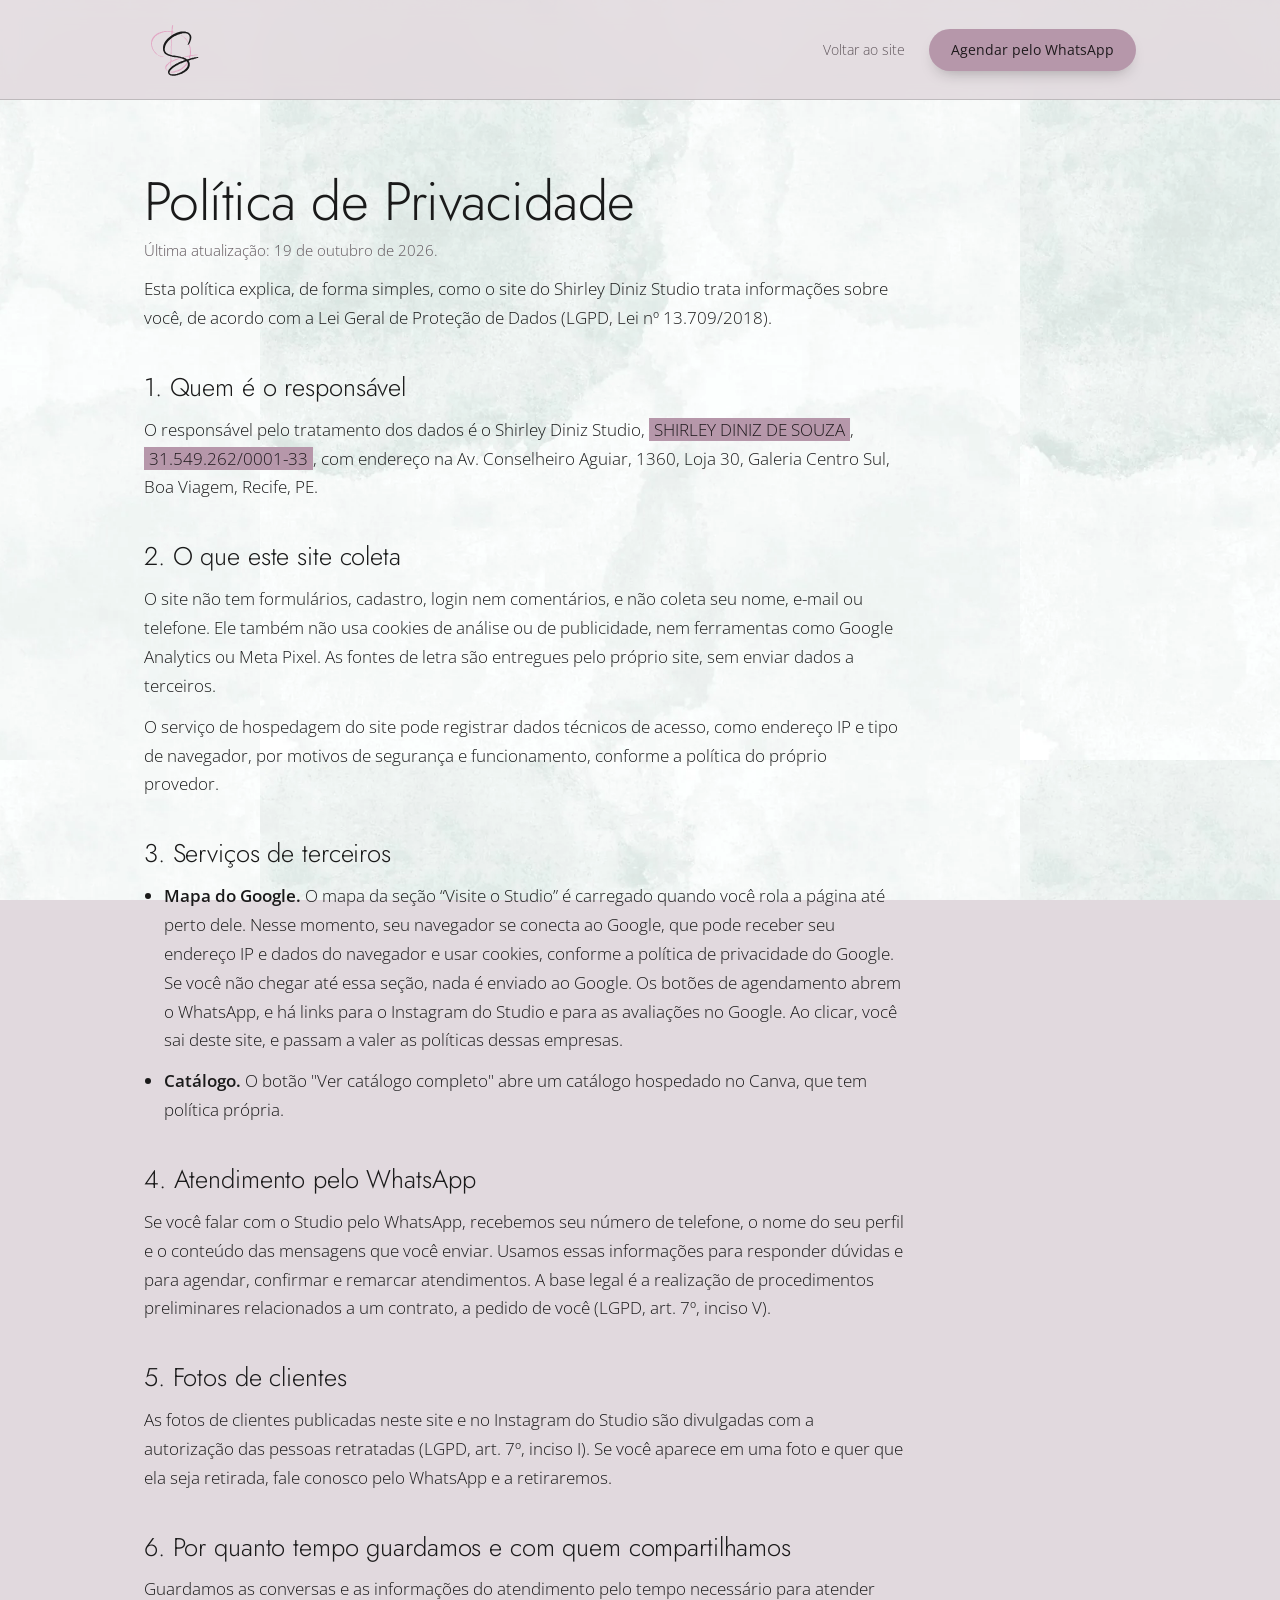
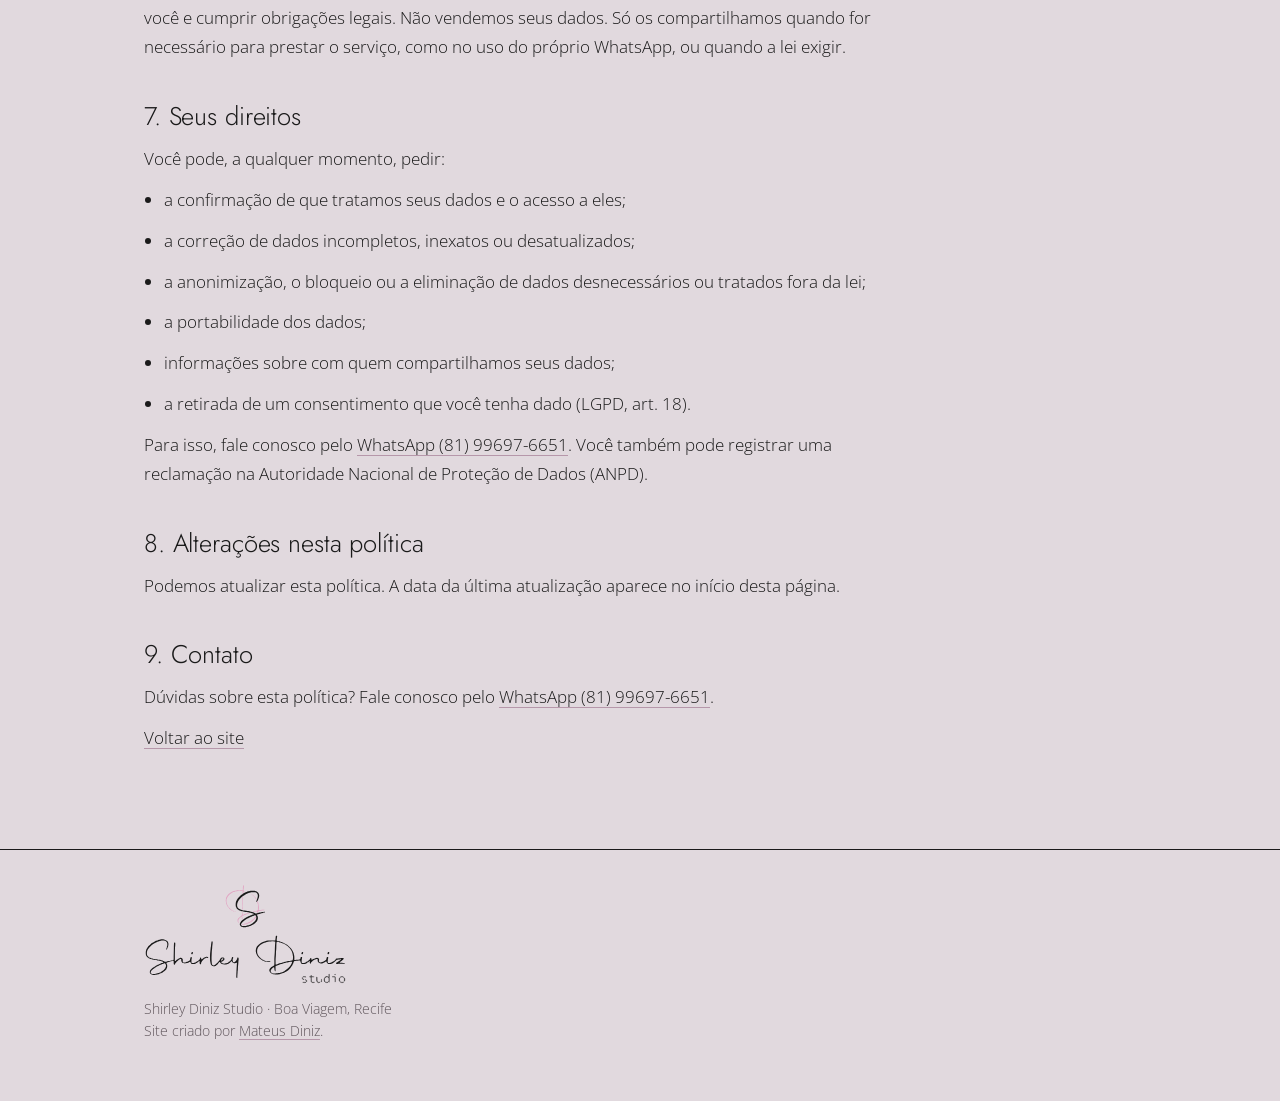
==== commit d800c1a3: "Adiciona linkedin do criador do site e altera README para readme tecnico" ====
--- a/privacidade.html
+++ b/privacidade.html
@@ -82,7 +82,7 @@
     <div class="wrap">
       <img class="footer-logo" src="assets/icons/logo-shirley-diniz-studio.svg" alt="Shirley Diniz Studio" width="548" height="271" loading="lazy" decoding="async">
       <p class="footer-meta">Shirley Diniz Studio · Boa Viagem, Recife</p>
-      <p class="footer-meta">Site criado por Mateus Diniz.</p>
+      <p class="footer-meta">Site criado por <a href="https://www.linkedin.com/in/mateusdinizz" target="_blank" rel="noopener noreferrer">Mateus Diniz<span class="visually-hidden"> (LinkedIn, abre em nova aba)</span></a>.</p>
     </div>
   </footer>
 </body>
